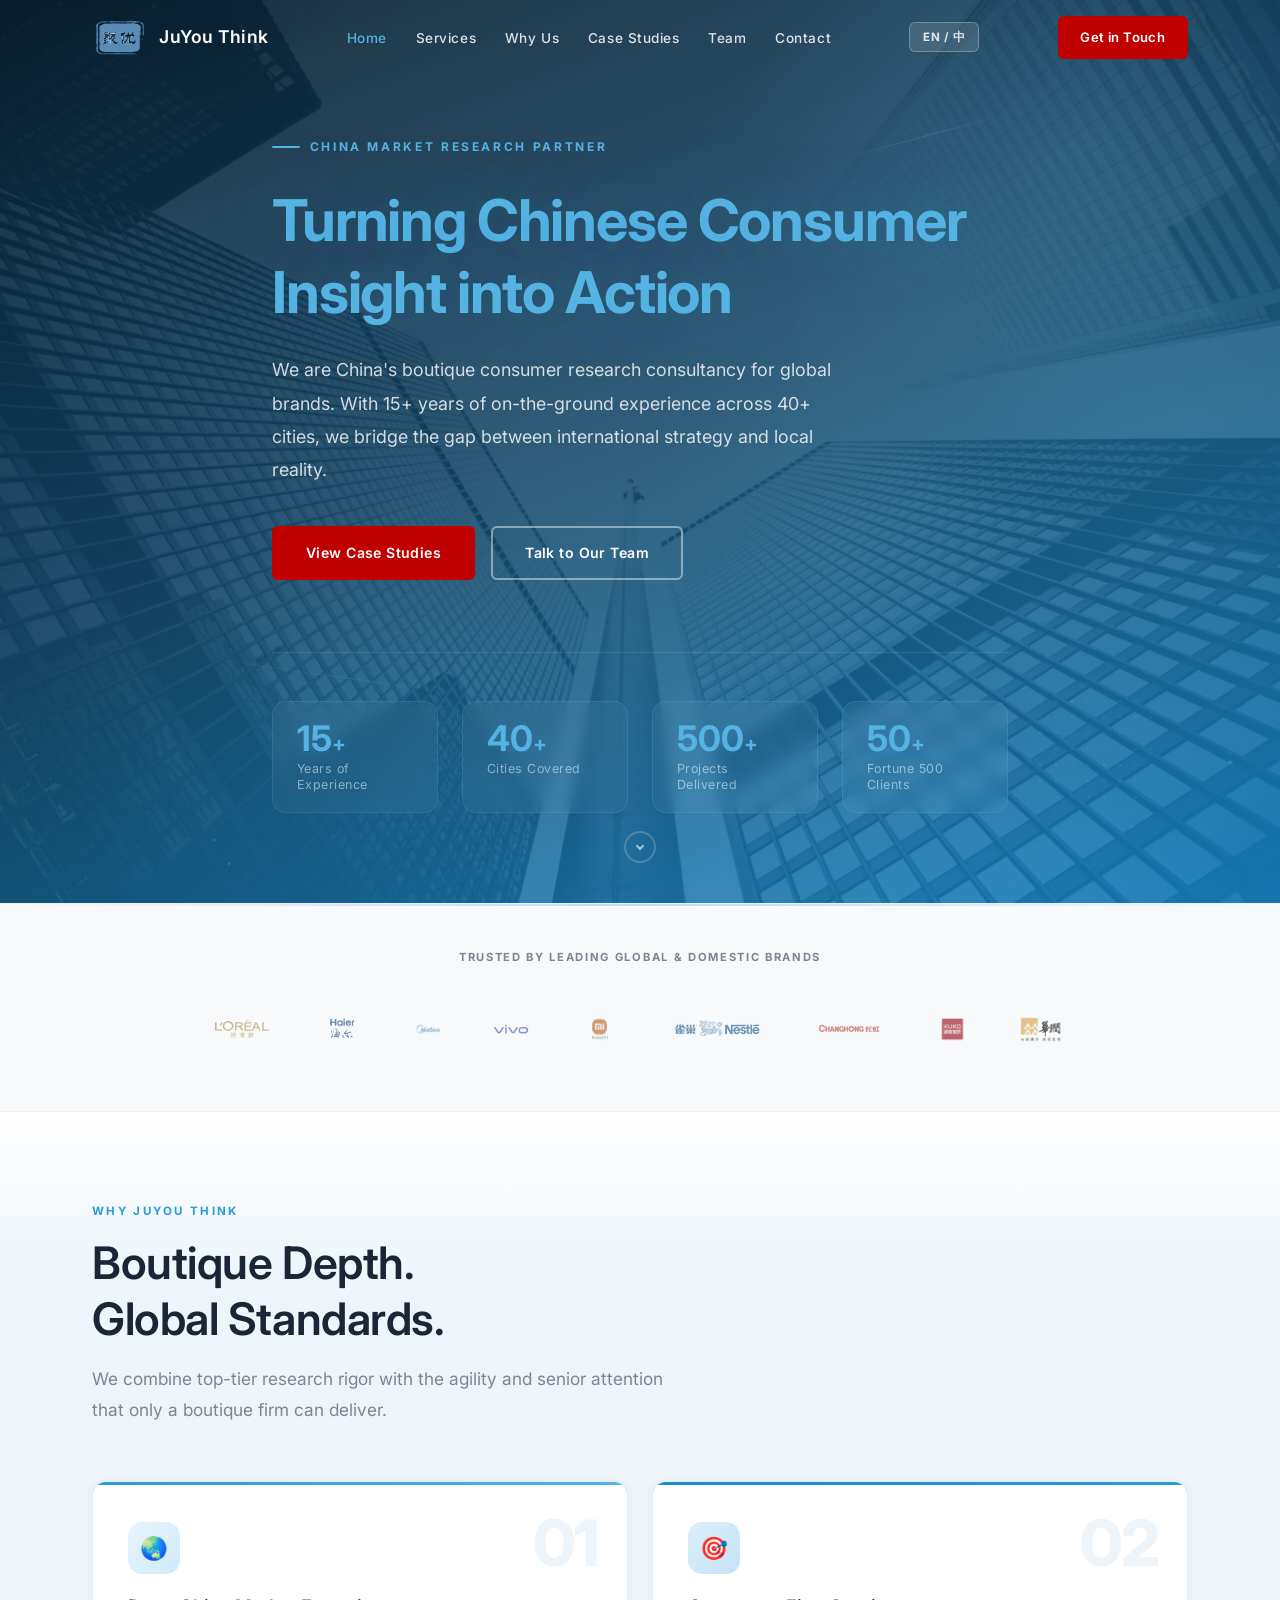
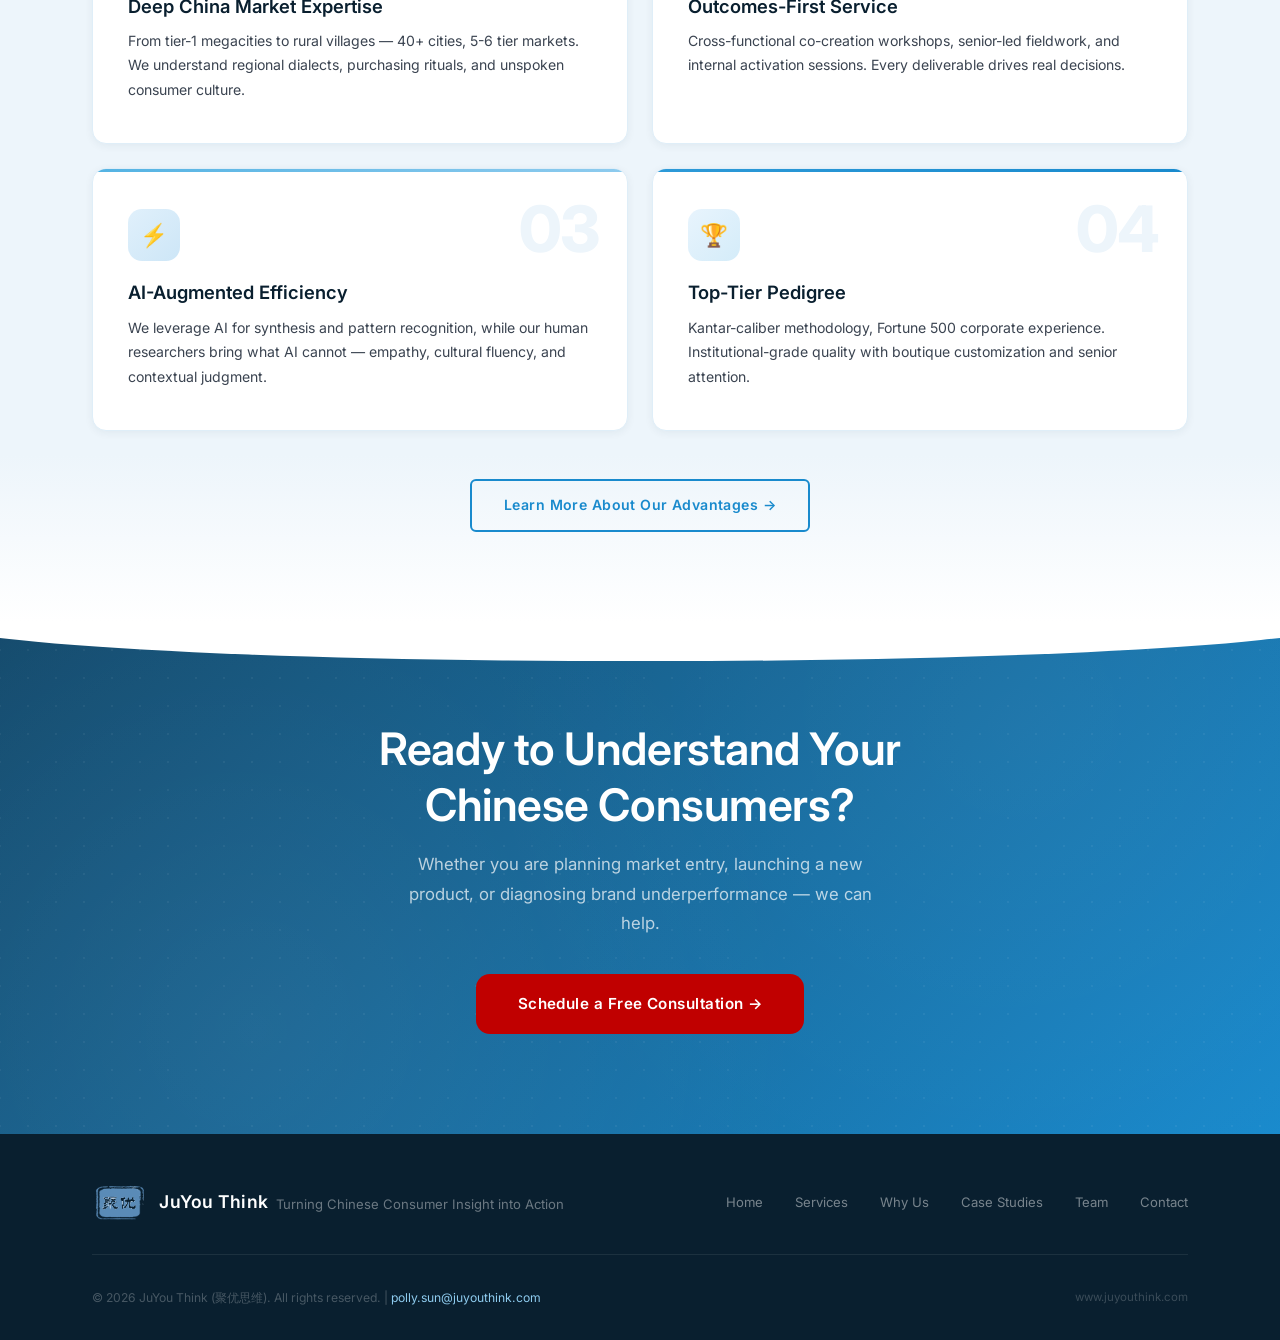
==== index.html @ 96dfd77b "fix: add images and fix lang toggle" ====
<!DOCTYPE html>
<html lang="en">
<head>
  <meta charset="UTF-8" />
  <meta name="viewport" content="width=device-width, initial-scale=1.0" />
  <title>JuYou Think | Consumer Insights & Market Research in China</title>
  <meta name="description" content="JuYou Think is a boutique market research and consumer insights consultancy specializing in China market entry and localization for global brands." />
  <link rel="preconnect" href="https://fonts.googleapis.com" />
  <link rel="preconnect" href="https://fonts.gstatic.com" crossorigin />
  <link href="https://fonts.googleapis.com/css2?family=Inter:wght@300;400;500;600;700&display=swap" rel="stylesheet" />
  <style>
    *, *::before, *::after { box-sizing: border-box; margin: 0; padding: 0; }
    :root {
      --blue-900: #091F2F;
      --blue-800: #0D2F47;
      --blue-700: #144A6C;
      --blue-600: #198ACD;
      --blue-500: #2D9AD8;
      --blue-400: #54B3E3;
      --blue-300: #8ECBEE;
      --blue-200: #C1E1F5;
      --blue-100: #DFEEF8;
      --blue-50:  #EDF5FB;
      --red:      #C00000;
      --red-light: #D33;
      --white:   #FFFFFF;
      --off-white: #F8F9FB;
      --gray-100: #EEF1F5;
      --gray-300: #C8CDD5;
      --gray-500: #7D8590;
      --gray-700: #3B4451;
      --text:    #1A2535;
      --serif: 'Inter', -apple-system, 'Microsoft YaHei', '微软雅黑', sans-serif;
      --sans:  'Inter', -apple-system, 'Microsoft YaHei', '微软雅黑', sans-serif;
      --shadow-sm: 0 2px 8px rgba(15,43,70,0.06);
      --shadow-md: 0 8px 30px rgba(15,43,70,0.10);
      --shadow-lg: 0 20px 60px rgba(15,43,70,0.14);
      --radius: 6px;
      --radius-lg: 14px;
      --transition: 0.3s cubic-bezier(0.4,0,0.2,1);
    }
    html { scroll-behavior: smooth; }
    body { font-family: var(--sans); color: var(--text); background: var(--white); line-height: 1.6; -webkit-font-smoothing: antialiased; }
    a { color: inherit; }

    /* ===== TYPOGRAPHY ===== */
    h1, h2, h3, h4 { font-family: var(--serif); line-height: 1.25; }
    h1 { font-size: clamp(2.2rem, 4.5vw, 3.8rem); font-weight: 700; letter-spacing: -0.02em; }
    h2 { font-size: clamp(1.8rem, 3.5vw, 2.8rem); font-weight: 600; letter-spacing: -0.01em; }
    h3 { font-size: clamp(1.15rem, 2vw, 1.5rem); font-weight: 600; }
    h4 { font-size: 1rem; font-weight: 600; }
    p  { font-size: 1rem; line-height: 1.75; color: var(--gray-700); }

    /* ===== LAYOUT ===== */
    .container { max-width: 1160px; margin: 0 auto; padding: 0 2rem; }
    .section { padding: 90px 0; }
    .section-label {
      font-family: var(--sans); font-size: 0.72rem; font-weight: 700;
      letter-spacing: 0.2em; text-transform: uppercase; color: var(--blue-500);
      margin-bottom: 1rem;
    }
    .section-title { margin-bottom: 1rem; }
    .section-subtitle { font-size: 1.08rem; color: var(--gray-500); max-width: 600px; }
    .text-center { text-align: center; }
    .text-center .section-subtitle { margin: 0 auto 2.5rem; }
    .grid-2 { display: grid; grid-template-columns: 1fr 1fr; gap: 3.5rem; align-items: center; }
    .grid-3 { display: grid; grid-template-columns: repeat(3, 1fr); gap: 2rem; }
    .grid-4 { display: grid; grid-template-columns: repeat(4, 1fr); gap: 1.5rem; }

    /* ===== BUTTONS ===== */
    .btn {
      display: inline-flex; align-items: center; gap: 0.5rem;
      padding: 0.85rem 2rem; font-size: 0.88rem; font-weight: 600;
      letter-spacing: 0.03em; text-decoration: none;
      border-radius: var(--radius); transition: var(--transition);
      cursor: pointer; border: 2px solid transparent;
    }
    .btn-primary { background: var(--blue-600); color: var(--white); }
    .btn-primary:hover { background: var(--blue-700); transform: translateY(-1px); box-shadow: var(--shadow-md); }
    .btn-red { background: var(--red); color: var(--white); }
    .btn-red:hover { background: var(--red-light); transform: translateY(-1px); box-shadow: var(--shadow-md); }
    .btn-outline { background: transparent; color: var(--white); border-color: rgba(255,255,255,0.45); }
    .btn-outline:hover { background: rgba(255,255,255,0.1); border-color: var(--white); }
    .btn-outline-blue { background: transparent; color: var(--blue-600); border-color: var(--blue-600); }
    .btn-outline-blue:hover { background: var(--blue-600); color: var(--white); }

    /* ===== NAVIGATION ===== */
    .nav {
      position: fixed; top: 0; left: 0; right: 0; z-index: 1000;
      padding: 1rem 0; transition: var(--transition);
    }
    .nav.scrolled {
      background: rgba(255,255,255,0.97); backdrop-filter: blur(12px);
      padding: 0.7rem 0;
      box-shadow: 0 1px 20px rgba(15,43,70,0.08);
    }
    .nav.scrolled .nav-links a { color: var(--gray-700); }
    .nav.scrolled .nav-links a:hover { color: var(--blue-600); }
    .nav.scrolled .nav-cta { background: var(--blue-600); color: var(--white); }
    .nav-inner { display: flex; align-items: center; justify-content: space-between; }
    .nav-logo { display: flex; align-items: center; gap: 0.7rem; text-decoration: none; }
    .nav-logo-icon {
      height: 40px; width: auto; display: flex; align-items: center;
    }
    .nav-logo-icon img { height: 100%; width: auto; }
    .nav-logo-text {
      font-family: var(--serif); font-size: 1.1rem; color: var(--white);
      font-weight: 600; letter-spacing: 0.02em;
      transition: color var(--transition);
    }
    .nav.scrolled .nav-logo-text { color: var(--blue-900); }
    .nav-links { display: flex; align-items: center; gap: 1.8rem; list-style: none; }
    .nav-links a {
      font-size: 0.85rem; font-weight: 500; letter-spacing: 0.04em;
      color: rgba(255,255,255,0.85); text-decoration: none; transition: color var(--transition);
    }
    .nav-links a:hover { color: var(--blue-400); }
    .nav-links a.active { color: var(--blue-400); }
    .nav-cta { font-size: 0.82rem; padding: 0.55rem 1.3rem; }
    .lang-toggle {
      font-size: 0.72rem; font-weight: 700; letter-spacing: 0.06em;
      color: rgba(255,255,255,0.85); background: rgba(255,255,255,0.12);
      border: 1px solid rgba(255,255,255,0.25); border-radius: var(--radius);
      padding: 0.4rem 0.8rem; cursor: pointer; transition: var(--transition);
      font-family: var(--sans);
    }
    .lang-toggle:hover { background: rgba(255,255,255,0.25); color: var(--white); }
    .nav.scrolled .lang-toggle { color: var(--blue-700); background: var(--blue-50); border-color: var(--blue-200); }
    .nav.scrolled .lang-toggle:hover { background: var(--blue-100); color: var(--blue-900); }

    /* ===== HERO ===== */
    @keyframes floatCircle1 { 0%,100% { transform: translate(0,0) scale(1); } 50% { transform: translate(30px,-30px) scale(1.05); } }
    @keyframes floatCircle2 { 0%,100% { transform: translate(0,0) scale(1); } 50% { transform: translate(-25px,20px) scale(1.03); } }
    @keyframes floatLine1 { 0%,100% { opacity: 0.6; } 50% { opacity: 1; } }
    @keyframes scrollHint { 0%,100% { opacity: 0.4; transform: translateY(0); } 50% { opacity: 1; transform: translateY(8px); } }
    @keyframes statReveal { 0% { opacity: 0; transform: translateY(16px); } 100% { opacity: 1; transform: translateY(0); } }
    .hero {
      min-height: 100vh; display: flex; align-items: center;
      position: relative; overflow: hidden;
      background: linear-gradient(160deg, rgba(9,31,47,0.92) 0%, rgba(20,74,108,0.88) 50%, rgba(25,138,205,0.85) 100%),
                  url('images/hero-city.png') center/cover no-repeat;
    }
    .hero::after {
      content: ''; position: absolute; top: 0; right: 0; width: 50%; height: 100%;
      background: radial-gradient(ellipse at 70% 40%, rgba(84,179,227,0.08) 0%, transparent 70%);
      pointer-events: none;
    }
    .hero-bg-shapes {
      position: absolute; inset: 0; pointer-events: none; overflow: hidden;
    }
    .hero-bg-shapes .circle1 {
      position: absolute; width: 700px; height: 700px; border-radius: 50%;
      background: radial-gradient(circle, rgba(93,173,226,0.15), transparent 70%);
      top: -200px; right: -150px; animation: floatCircle1 14s ease-in-out infinite;
    }
    .hero-bg-shapes .circle2 {
      position: absolute; width: 500px; height: 500px; border-radius: 50%;
      background: radial-gradient(circle, rgba(45,154,216,0.1), transparent 70%);
      bottom: -100px; left: 5%; animation: floatCircle2 18s ease-in-out infinite;
    }
    .hero-bg-shapes .circle3 {
      position: absolute; width: 300px; height: 300px; border-radius: 50%;
      background: radial-gradient(circle, rgba(142,203,238,0.06), transparent 70%);
      top: 40%; left: 55%; animation: floatCircle1 20s ease-in-out infinite reverse;
    }
    .hero-bg-shapes .line1 {
      position: absolute; top: 15%; right: 20%;
      width: 200px; height: 1px; background: linear-gradient(90deg, transparent, rgba(255,255,255,0.12), transparent);
      transform: rotate(-15deg); animation: floatLine1 5s ease-in-out infinite;
    }
    .hero-bg-shapes .line2 {
      position: absolute; bottom: 25%; left: 15%;
      width: 300px; height: 1px; background: linear-gradient(90deg, transparent, rgba(255,255,255,0.08), transparent);
      transform: rotate(8deg); animation: floatLine1 6s ease-in-out infinite reverse;
    }
    .hero-bg-shapes .dot-grid {
      position: absolute; bottom: 10%; right: 10%;
      width: 120px; height: 120px;
      background-image: radial-gradient(rgba(255,255,255,0.08) 1px, transparent 1px);
      background-size: 16px 16px;
    }
    .hero-content {
      position: relative; z-index: 1;
      padding: 130px 0 90px; max-width: 820px;
    }
    .hero-eyebrow {
      display: inline-flex; align-items: center; gap: 0.6rem;
      font-size: 0.75rem; font-weight: 700; letter-spacing: 0.22em;
      text-transform: uppercase; color: var(--blue-400);
      margin-bottom: 1.8rem; opacity: 0; animation: statReveal 0.8s ease-out 0.15s forwards;
    }
    .hero-eyebrow::before { content: ''; display: block; width: 28px; height: 2px; background: var(--blue-400); border-radius: 1px; }
    .hero h1 { color: var(--white); margin-bottom: 1.5rem; opacity: 0; animation: statReveal 0.8s ease-out 0.3s forwards; }
    .hero h1 span { color: var(--blue-400); text-shadow: 0 0 80px rgba(84,179,227,0.35); }
    .hero-desc {
      font-size: 1.12rem; color: rgba(255,255,255,0.8);
      max-width: 580px; margin-bottom: 2.5rem; line-height: 1.85;
      opacity: 0; animation: statReveal 0.8s ease-out 0.5s forwards;
    }
    .hero-actions {
      display: flex; gap: 1rem; flex-wrap: wrap;
      opacity: 0; animation: statReveal 0.8s ease-out 0.65s forwards;
    }
    .hero-stats {
      display: flex; gap: 1.5rem; margin-top: 4.5rem; padding-top: 3rem;
      border-top: 1px solid rgba(255,255,255,0.1);
    }
    .hero-stat {
      flex: 1; background: rgba(255,255,255,0.04); border: 1px solid rgba(255,255,255,0.08);
      border-radius: var(--radius-lg); padding: 1.2rem 1.5rem;
      backdrop-filter: blur(8px); transition: var(--transition);
      opacity: 0; animation: statReveal 0.6s ease-out forwards;
    }
    .hero-stat:nth-child(1) { animation-delay: 0.85s; }
    .hero-stat:nth-child(2) { animation-delay: 0.95s; }
    .hero-stat:nth-child(3) { animation-delay: 1.05s; }
    .hero-stat:nth-child(4) { animation-delay: 1.15s; }
    .hero-stat:hover { background: rgba(255,255,255,0.08); border-color: rgba(255,255,255,0.2); transform: translateY(-2px); }
    .hero-stat-num {
      font-family: var(--serif); font-size: 2.2rem; font-weight: 700;
      color: var(--blue-400); display: block; line-height: 1;
    }
    .hero-stat-label { font-size: 0.78rem; color: rgba(255,255,255,0.5); letter-spacing: 0.04em; margin-top: 0.3rem; line-height: 1.3; }
    .hero-scroll-hint {
      position: absolute; bottom: 2.5rem; left: 50%; transform: translateX(-50%);
      width: 32px; height: 32px; border-radius: 50%;
      border: 2px solid rgba(255,255,255,0.2); display: flex; align-items: center; justify-content: center;
      animation: scrollHint 2.5s ease-in-out infinite; cursor: pointer; z-index: 2;
    }
    .hero-scroll-hint::after {
      content: ''; display: block; width: 6px; height: 6px;
      border-right: 2px solid rgba(255,255,255,0.6); border-bottom: 2px solid rgba(255,255,255,0.6);
      transform: rotate(45deg); margin-top: -2px;
    }

    /* ===== CLIENTS STRIP ===== */
    .clients-strip {
      background: var(--off-white); padding: 2.8rem 0;
      border-top: 1px solid var(--gray-100);
      border-bottom: 1px solid var(--gray-100);
      position: relative;
    }
    .clients-strip::before {
      content: ''; position: absolute; top: 0; left: 0; right: 0; height: 2px;
      background: linear-gradient(90deg, transparent, var(--blue-300), var(--blue-500), var(--blue-300), transparent);
      opacity: 0.3;
    }
    .clients-label { font-size: 0.7rem; font-weight: 700; letter-spacing: 0.15em; text-transform: uppercase; color: var(--gray-500); margin-bottom: 1.5rem; text-align: center; }
    .clients-logos { display: flex; align-items: center; justify-content: center; gap: 3rem; flex-wrap: wrap; }
    .client-logo { height: 30px; width: auto; max-width: 130px; opacity: 0.65; transition: all 0.4s ease; filter: grayscale(40%); }
    .client-logo:hover { opacity: 1; filter: grayscale(0%); transform: scale(1.08); }
    .fallback-only { display: none; }
    .clients-logos .client-logo[src=""] ~ .fallback-only,
    .clients-logos:has(.client-logo:not([src])) .fallback-only { display: none; }

    /* ===== FEATURED CASES (Home) ===== */
    .featured-cases { background: var(--white); }
    .cases-grid { display: grid; grid-template-columns: 1fr 1fr; gap: 2rem; margin-top: 3rem; }
    .case-card {
      background: var(--white); border-radius: var(--radius-lg);
      overflow: hidden; box-shadow: var(--shadow-sm);
      border: 1px solid var(--gray-100);
      transition: var(--transition);
    }
    .case-card:hover { box-shadow: var(--shadow-lg); transform: translateY(-4px); border-color: var(--blue-200); }
    .case-header {
      padding: 1.6rem 2rem 1.4rem;
      background: linear-gradient(135deg, var(--blue-700), var(--blue-600));
      position: relative; overflow: hidden;
    }
    .case-header::after {
      content: ''; position: absolute; bottom: -20px; right: -20px;
      width: 100px; height: 100px; border-radius: 50%;
      background: rgba(255,255,255,0.04);
    }
    .case-industry { font-size: 0.68rem; font-weight: 700; letter-spacing: 0.15em; text-transform: uppercase; color: var(--blue-400); margin-bottom: 0.5rem; }
    .case-header h3 { color: var(--white); font-size: 1.05rem; line-height: 1.4; }
    .case-body { padding: 1.8rem 2rem; }
    .case-meta { display: flex; gap: 2rem; margin-bottom: 1rem; }
    .case-meta-label { font-size: 0.68rem; font-weight: 700; letter-spacing: 0.1em; text-transform: uppercase; color: var(--gray-500); }
    .case-meta-value { font-size: 0.85rem; font-weight: 600; color: var(--blue-700); margin-top: 0.15rem; }
    .case-insight { font-size: 0.86rem; line-height: 1.65; }

    /* ===== WHY SECTION (Home) ===== */
    .why { background: linear-gradient(180deg, var(--white) 0%, var(--blue-50) 15%, var(--blue-50) 85%, var(--white) 100%); }
    .why-grid { display: grid; grid-template-columns: 1fr 1fr; gap: 1.5rem; margin-top: 3.5rem; }
    .why-card {
      padding: 2.5rem 2.2rem; border-radius: var(--radius-lg);
      transition: all 0.4s cubic-bezier(0.4,0,0.2,1); position: relative; overflow: hidden;
      background: var(--white); box-shadow: var(--shadow-sm);
      border: 1px solid var(--blue-100);
    }
    .why-card::before {
      content: ''; position: absolute; top: 0; left: 0; right: 0; height: 3px;
      border-radius: 3px 3px 0 0;
      transition: height 0.3s ease;
    }
    .why-card:nth-child(1)::before { background: linear-gradient(90deg, var(--blue-500), var(--blue-400)); }
    .why-card:nth-child(2)::before { background: linear-gradient(90deg, var(--blue-600), var(--blue-500)); }
    .why-card:nth-child(3)::before { background: linear-gradient(90deg, var(--blue-400), var(--blue-300)); }
    .why-card:nth-child(4)::before { background: linear-gradient(90deg, var(--blue-500), var(--blue-600)); }
    .why-card:hover { transform: translateY(-6px); box-shadow: var(--shadow-lg); border-color: var(--blue-200); }
    .why-card:hover::before { height: 4px; }
    .why-card-icon {
      width: 52px; height: 52px; border-radius: 14px; display: flex; align-items: center; justify-content: center;
      font-size: 1.4rem; margin-bottom: 1.3rem; position: relative; z-index: 1;
    }
    .why-card:nth-child(1) .why-card-icon { background: linear-gradient(135deg, #E8F4FD, #D0EAF9); }
    .why-card:nth-child(2) .why-card-icon { background: linear-gradient(135deg, #DCEFFA, #C4E2F5); }
    .why-card:nth-child(3) .why-card-icon { background: linear-gradient(135deg, #E0F0FB, #CDE6F7); }
    .why-card:nth-child(4) .why-card-icon { background: linear-gradient(135deg, #E8F4FD, #D4ECF9); }
    .why-card-num {
      position: absolute; top: 1.8rem; right: 1.8rem;
      font-family: 'Inter', sans-serif; font-size: 4rem; font-weight: 800;
      color: var(--blue-50); line-height: 1; pointer-events: none;
      transition: color 0.4s ease;
      letter-spacing: -0.03em;
    }
    .why-card:hover .why-card-num { color: rgba(25,138,205,0.08); }
    .why-card h3 { margin-bottom: 0.7rem; font-size: 1.15rem; color: var(--blue-900); position: relative; z-index: 1; }
    .why-card p { font-size: 0.88rem; position: relative; z-index: 1; }

    /* ===== CTA BANNER ===== */
    .cta-banner {
      background: linear-gradient(135deg, var(--blue-700) 0%, var(--blue-600) 100%);
      padding: 100px 0; text-align: center; position: relative; overflow: hidden;
    }
    .cta-banner::before {
      content: ''; position: absolute; top: -1px; left: 0; right: 0; height: 40px;
      background: var(--white);
      clip-path: ellipse(55% 100% at 50% 0%);
    }
    .cta-banner::after {
      content: ''; position: absolute; inset: 0;
      background-image:
        radial-gradient(circle at 20% 80%, rgba(255,255,255,0.05) 0%, transparent 50%),
        radial-gradient(circle at 80% 20%, rgba(255,255,255,0.04) 0%, transparent 50%),
        radial-gradient(rgba(255,255,255,0.05) 1px, transparent 1px);
      background-size: 100% 100%, 100% 100%, 28px 28px;
      background-position: 0 0, 0 0, 14px 14px;
    }
    .cta-banner .container { position: relative; z-index: 1; }
    .cta-banner h2 { color: var(--white); margin-bottom: 1rem; }
    .cta-banner p { color: rgba(255,255,255,0.7); max-width: 500px; margin: 0 auto 2.2rem; font-size: 1.05rem; }
    .cta-banner .btn { position: relative; z-index: 1; font-size: 0.95rem; padding: 1rem 2.5rem; border-radius: var(--radius-lg); transition: all 0.35s ease; }
    .cta-banner .btn:hover { transform: translateY(-2px); box-shadow: 0 12px 40px rgba(192,0,0,0.35); }

    /* ===== FOOTER ===== */
    .footer { background: var(--blue-900); padding: 3rem 0 2rem; }
    .footer-inner {
      display: flex; justify-content: space-between; align-items: center;
      flex-wrap: wrap; gap: 1.5rem; padding-bottom: 2rem;
      border-bottom: 1px solid rgba(255,255,255,0.08);
    }
    .footer-tagline { font-size: 0.82rem; color: rgba(255,255,255,0.4); margin-top: 0.3rem; margin-left: 0.5rem; }
    .footer-links { display: flex; gap: 2rem; list-style: none; }
    .footer-links a { font-size: 0.82rem; color: rgba(255,255,255,0.45); text-decoration: none; transition: color var(--transition); }
    .footer-links a:hover { color: var(--blue-400); }
    .footer-bottom { display: flex; justify-content: space-between; align-items: center; margin-top: 2rem; flex-wrap: wrap; gap: 1rem; }
    .footer-bottom p { font-size: 0.76rem; color: rgba(255,255,255,0.25); }
    .footer-bottom a { color: var(--blue-300); text-decoration: none; }

    /* ===== RESPONSIVE ===== */
    @media (max-width: 1024px) {
      .grid-3 { grid-template-columns: repeat(2, 1fr); }
    }
    @media (max-width: 768px) {
      .section { padding: 60px 0; }
      .grid-2, .why-grid, .cases-grid { grid-template-columns: 1fr; }
      .grid-3 { grid-template-columns: 1fr; }
      .hero-content { padding: 110px 0 60px; }
      .hero-stats { flex-wrap: wrap; gap: 0.75rem; }
      .hero-stat { flex: 0 0 calc(50% - 0.5rem); }
      .hero-scroll-hint { bottom: 1rem; }
      .why-card { padding: 2rem 1.5rem; }
      .why-card-num { font-size: 3rem; top: 1.2rem; right: 1.2rem; }
      .nav-links { display: none; }
      .footer-inner { flex-direction: column; align-items: flex-start; }
    }
  </style>
</head>
<body>

  <!-- NAVIGATION -->
  <nav class="nav" id="navbar">
    <div class="container">
      <div class="nav-inner">
        <a href="index.html" class="nav-logo">
          <div class="nav-logo-icon"><img src="images/juyou-logo-blue.png" alt="聚优思维" /></div>
          <span class="nav-logo-text"><span class="lang-en">JuYou Think</span><span class="lang-zh" style="display:none">聚优</span></span>
        </a>
        <ul class="nav-links">
          <li><a href="index.html" class="active"><span class="lang-en">Home</span><span class="lang-zh" style="display:none">首页</span></a></li>
          <li><a href="services.html"><span class="lang-en">Services</span><span class="lang-zh" style="display:none">服务</span></a></li>
          <li><a href="why-us.html"><span class="lang-en">Why Us</span><span class="lang-zh" style="display:none">优势</span></a></li>
          <li><a href="cases.html"><span class="lang-en">Case Studies</span><span class="lang-zh" style="display:none">案例</span></a></li>
          <li><a href="team.html"><span class="lang-en">Team</span><span class="lang-zh" style="display:none">团队</span></a></li>
          <li><a href="contact.html"><span class="lang-en">Contact</span><span class="lang-zh" style="display:none">联系</span></a></li>
        </ul>
        <button class="lang-toggle" id="langToggle" onclick="toggleLang()" title="Switch Language">EN / 中</button>
        <a href="contact.html" class="btn btn-red nav-cta"><span class="lang-en">Get in Touch</span><span class="lang-zh" style="display:none">联系我们</span></a>
      </div>
    </div>
  </nav>

  <!-- HERO -->
  <section class="hero" id="home">
    <div class="hero-bg-shapes">
      <div class="circle1"></div>
      <div class="circle2"></div>
      <div class="circle3"></div>
      <div class="line1"></div>
      <div class="line2"></div>
      <div class="dot-grid"></div>
    </div>
    <div class="container">
      <div class="hero-content">
        <div class="hero-eyebrow"><span class="lang-en">China Market Research Partner</span><span class="lang-zh" style="display:none">中国市场研究合作伙伴</span></div>
        <h1><span class="lang-en">Turning Chinese Consumer<br/><span>Insight into Action</span></span><span class="lang-zh" style="display:none">让中国消费者洞察<br/><span>转化为行动</span></span></h1>
        <p class="hero-desc">
          <span class="lang-en">We are China's boutique consumer research consultancy for global brands. With 15+ years of on-the-ground experience across 40+ cities, we bridge the gap between international strategy and local reality.</span>
          <span class="lang-zh" style="display:none">我们是面向全球品牌的中国精品消费者研究咨询公司。凭借15年以上、覆盖40+城市的实地经验，我们帮助品牌跨越国际战略与本地现实之间的鸿沟。</span>
        </p>
        <div class="hero-actions">
          <a href="cases.html" class="btn btn-red"><span class="lang-en">View Case Studies</span><span class="lang-zh" style="display:none">查看案例</span></a>
          <a href="contact.html" class="btn btn-outline"><span class="lang-en">Talk to Our Team</span><span class="lang-zh" style="display:none">与团队交流</span></a>
        </div>
        <div class="hero-stats">
          <div class="hero-stat">
            <span class="hero-stat-num">15<span style="font-size:1.3rem">+</span></span>
            <div class="hero-stat-label"><span class="lang-en">Years of Experience</span><span class="lang-zh" style="display:none">年行业经验</span></div>
          </div>
          <div class="hero-stat">
            <span class="hero-stat-num">40<span style="font-size:1.3rem">+</span></span>
            <div class="hero-stat-label"><span class="lang-en">Cities Covered</span><span class="lang-zh" style="display:none">覆盖城市</span></div>
          </div>
          <div class="hero-stat">
            <span class="hero-stat-num">500<span style="font-size:1.3rem">+</span></span>
            <div class="hero-stat-label"><span class="lang-en">Projects Delivered</span><span class="lang-zh" style="display:none">完成项目</span></div>
          </div>
          <div class="hero-stat">
            <span class="hero-stat-num">50<span style="font-size:1.3rem">+</span></span>
            <div class="hero-stat-label"><span class="lang-en">Fortune 500 Clients</span><span class="lang-zh" style="display:none">世界500强客户</span></div>
          </div>
        </div>
      </div>
      <div class="hero-scroll-hint"></div>
    </div>
  </section>

  <!-- CLIENTS STRIP -->
  <div class="clients-strip">
    <div class="container">
      <div class="clients-label"><span class="lang-en">Trusted by Leading Global & Domestic Brands</span><span class="lang-zh" style="display:none">深受全球与国内领先品牌信赖</span></div>
      <div class="clients-logos">
        <img src="images/logo_loreal.png" alt="L'Oréal" class="client-logo" onerror="this.style.display='none'" />
        <img src="images/logo_haier.png" alt="Haier" class="client-logo" onerror="this.style.display='none'" />
        <img src="images/logo_midea.png" alt="Midea" class="client-logo" onerror="this.style.display='none'" />
        <img src="images/logo_vivo.png" alt="Vivo" class="client-logo" onerror="this.style.display='none'" />
        <img src="images/logo_xiaomi.png" alt="Xiaomi" class="client-logo" onerror="this.style.display='none'" />
        <img src="images/logo_nestle.png" alt="Nestlé" class="client-logo" style="height:75px;max-width:none" onerror="this.style.display='none'" />
        <img src="images/logo_changhong.png" alt="Changhong" class="client-logo" style="height:75px;max-width:none" onerror="this.style.display='none'" />
        <img src="images/logo_kuka.png" alt="KUKA Home" class="client-logo" onerror="this.style.display='none'" />
        <img src="images/logo_china_resources.png" alt="China Resources" class="client-logo" onerror="this.style.display='none'" />
        <!-- Fallback: text names if logo images are missing -->
        <span class="client-name fallback-only">L'Oréal</span>
        <span class="client-name fallback-only">Haier</span>
        <span class="client-name fallback-only">Midea</span>
        <span class="client-name fallback-only">Vivo</span>
        <span class="client-name fallback-only">Xiaomi</span>
        <span class="client-name fallback-only">Nestlé</span>
        <span class="client-name fallback-only">Changhong</span>
        <span class="client-name fallback-only">KUKA Home</span>
        <span class="client-name fallback-only">China Resources</span>
      </div>
    </div>
  </div>

  <!-- WHY US (Summary) -->
  <section class="why section">
    <div class="container">
      <div style="max-width:580px">
        <div class="section-label"><span class="lang-en">Why JuYou Think</span><span class="lang-zh" style="display:none">为何选择聚优思维</span></div>
        <h2 class="section-title"><span class="lang-en">Boutique Depth.<br/>Global Standards.</span><span class="lang-zh" style="display:none">精品深度<br/>全球标准</span></h2>
        <p class="section-subtitle"><span class="lang-en">We combine top-tier research rigor with the agility and senior attention that only a boutique firm can deliver.</span><span class="lang-zh" style="display:none">我们将顶级研究严谨性与精品公司独有的敏捷性和资深关注相结合。</span></p>
      </div>
      <div class="why-grid">
        <div class="why-card">
          <div class="why-card-num">01</div>
          <div class="why-card-icon">🌏</div>
          <h3><span class="lang-en">Deep China Market Expertise</span><span class="lang-zh" style="display:none">深度中国市场专长</span></h3>
          <p><span class="lang-en">From tier-1 megacities to rural villages — 40+ cities, 5-6 tier markets. We understand regional dialects, purchasing rituals, and unspoken consumer culture.</span><span class="lang-zh" style="display:none">从一线城市到乡村——覆盖40+城市、5-6级市场。我们理解方言差异、购买仪式和默会消费文化。</span></p>
        </div>
        <div class="why-card">
          <div class="why-card-num">02</div>
          <div class="why-card-icon">🎯</div>
          <h3><span class="lang-en">Outcomes-First Service</span><span class="lang-zh" style="display:none">结果导向服务</span></h3>
          <p><span class="lang-en">Cross-functional co-creation workshops, senior-led fieldwork, and internal activation sessions. Every deliverable drives real decisions.</span><span class="lang-zh" style="display:none">跨职能共创工作坊、资深主导实地调研、内部激活会议。每项交付物都驱动真实决策。</span></p>
        </div>
        <div class="why-card">
          <div class="why-card-num">03</div>
          <div class="why-card-icon">⚡</div>
          <h3><span class="lang-en">AI-Augmented Efficiency</span><span class="lang-zh" style="display:none">AI增强效率</span></h3>
          <p><span class="lang-en">We leverage AI for synthesis and pattern recognition, while our human researchers bring what AI cannot — empathy, cultural fluency, and contextual judgment.</span><span class="lang-zh" style="display:none">我们利用AI进行整合与模式识别，同时由人类研究员提供AI无法替代的能力——同理心、文化敏锐度和情境判断。</span></p>
        </div>
        <div class="why-card">
          <div class="why-card-num">04</div>
          <div class="why-card-icon">🏆</div>
          <h3><span class="lang-en">Top-Tier Pedigree</span><span class="lang-zh" style="display:none">顶级 pedigree</span></h3>
          <p><span class="lang-en">Kantar-caliber methodology, Fortune 500 corporate experience. Institutional-grade quality with boutique customization and senior attention.</span><span class="lang-zh" style="display:none">Kantar级方法论、世界500强企业经验。机构级质量，搭配精品定制与资深关注。</span></p>
        </div>
      </div>
      <div style="text-align:center;margin-top:3rem">
        <a href="why-us.html" class="btn btn-outline-blue"><span class="lang-en">Learn More About Our Advantages →</span><span class="lang-zh" style="display:none">了解更多优势 →</span></a>
      </div>
    </div>
  </section>

  <!-- CTA BANNER -->
  <section class="cta-banner">
    <div class="container" style="position:relative;z-index:1">
      <h2><span class="lang-en">Ready to Understand Your<br/>Chinese Consumers?</span><span class="lang-zh" style="display:none">准备好深入了解<br/>中国消费者了吗？</span></h2>
      <p><span class="lang-en">Whether you are planning market entry, launching a new product, or diagnosing brand underperformance — we can help.</span><span class="lang-zh" style="display:none">无论您是计划进入市场、推出新产品，还是诊断品牌表现不佳——我们都能提供帮助。</span></p>
      <a href="contact.html" class="btn btn-red"><span class="lang-en">Schedule a Free Consultation →</span><span class="lang-zh" style="display:none">预约免费咨询 →</span></a>
    </div>
  </section>

  <!-- FOOTER -->
  <footer class="footer">
    <div class="container">
      <div class="footer-inner">
        <div style="display:flex;align-items:center">
          <a href="index.html" class="nav-logo">
            <div class="nav-logo-icon"><img src="images/juyou-logo-blue.png" alt="聚优思维" /></div>
            <span class="nav-logo-text"><span class="lang-en">JuYou Think</span><span class="lang-zh" style="display:none">聚优</span></span>
          </a>
          <span class="footer-tagline">Turning Chinese Consumer Insight into Action</span>
        </div>
        <ul class="footer-links">
          <li><a href="index.html"><span class="lang-en">Home</span><span class="lang-zh" style="display:none">首页</span></a></li>
          <li><a href="services.html"><span class="lang-en">Services</span><span class="lang-zh" style="display:none">服务</span></a></li>
          <li><a href="why-us.html"><span class="lang-en">Why Us</span><span class="lang-zh" style="display:none">优势</span></a></li>
          <li><a href="cases.html"><span class="lang-en">Case Studies</span><span class="lang-zh" style="display:none">案例</span></a></li>
          <li><a href="team.html"><span class="lang-en">Team</span><span class="lang-zh" style="display:none">团队</span></a></li>
          <li><a href="contact.html"><span class="lang-en">Contact</span><span class="lang-zh" style="display:none">联系</span></a></li>
        </ul>
      </div>
      <div class="footer-bottom">
        <p>&copy; 2026 JuYou Think (聚优思维). All rights reserved. | <a href="mailto:polly.sun@juyouthink.com">polly.sun@juyouthink.com</a></p>
        <p style="font-size:0.72rem;color:rgba(255,255,255,0.2)">www.juyouthink.com</p>
      </div>
    </div>
  </footer>

  <script>
    window.addEventListener('scroll', () => {
      document.getElementById('navbar').classList.toggle('scrolled', window.scrollY > 60);
    });

    // Scroll-reveal animations
    const revealObserver = new IntersectionObserver((entries) => {
      entries.forEach(entry => {
        if (entry.isIntersecting) {
          entry.target.style.opacity = '1';
          entry.target.style.transform = 'translateY(0)';
          revealObserver.unobserve(entry.target);
        }
      });
    }, { threshold: 0.12, rootMargin: '0px 0px -40px 0px' });

    document.querySelectorAll('.why-card').forEach((el, i) => {
      el.style.opacity = '0';
      el.style.transform = 'translateY(30px)';
      el.style.transition = `opacity 0.6s ease ${i * 0.1}s, transform 0.6s ease ${i * 0.1}s`;
      revealObserver.observe(el);
    });

    // Scroll hint click
    const scrollHint = document.querySelector('.hero-scroll-hint');
    if (scrollHint) {
      scrollHint.addEventListener('click', () => {
        const clientsStrip = document.querySelector('.clients-strip');
        if (clientsStrip) clientsStrip.scrollIntoView({ behavior: 'smooth' });
      });
    }

    // Client logo fallback
    (function() {
      const logos = document.querySelectorAll('.client-logo');
      const fallbacks = document.querySelectorAll('.fallback-only');
      logos.forEach(function(img) {
        if (img.complete && img.naturalWidth > 0) img.dataset.loaded = 'true';
        img.addEventListener('load', function() { img.dataset.loaded = 'true'; updateFallbacks(); });
        img.addEventListener('error', function() { updateFallbacks(); });
      });
      function updateFallbacks() {
        const anyLoaded = Array.from(logos).some(function(img) { return img.dataset.loaded === 'true' || (img.complete && img.naturalWidth > 0); });
        fallbacks.forEach(function(fb) { fb.style.display = anyLoaded ? 'none' : ''; });
      }
      setTimeout(updateFallbacks, 800);
    })();
  </script>
  <script src="lang.js"></script>
</body>
</html>
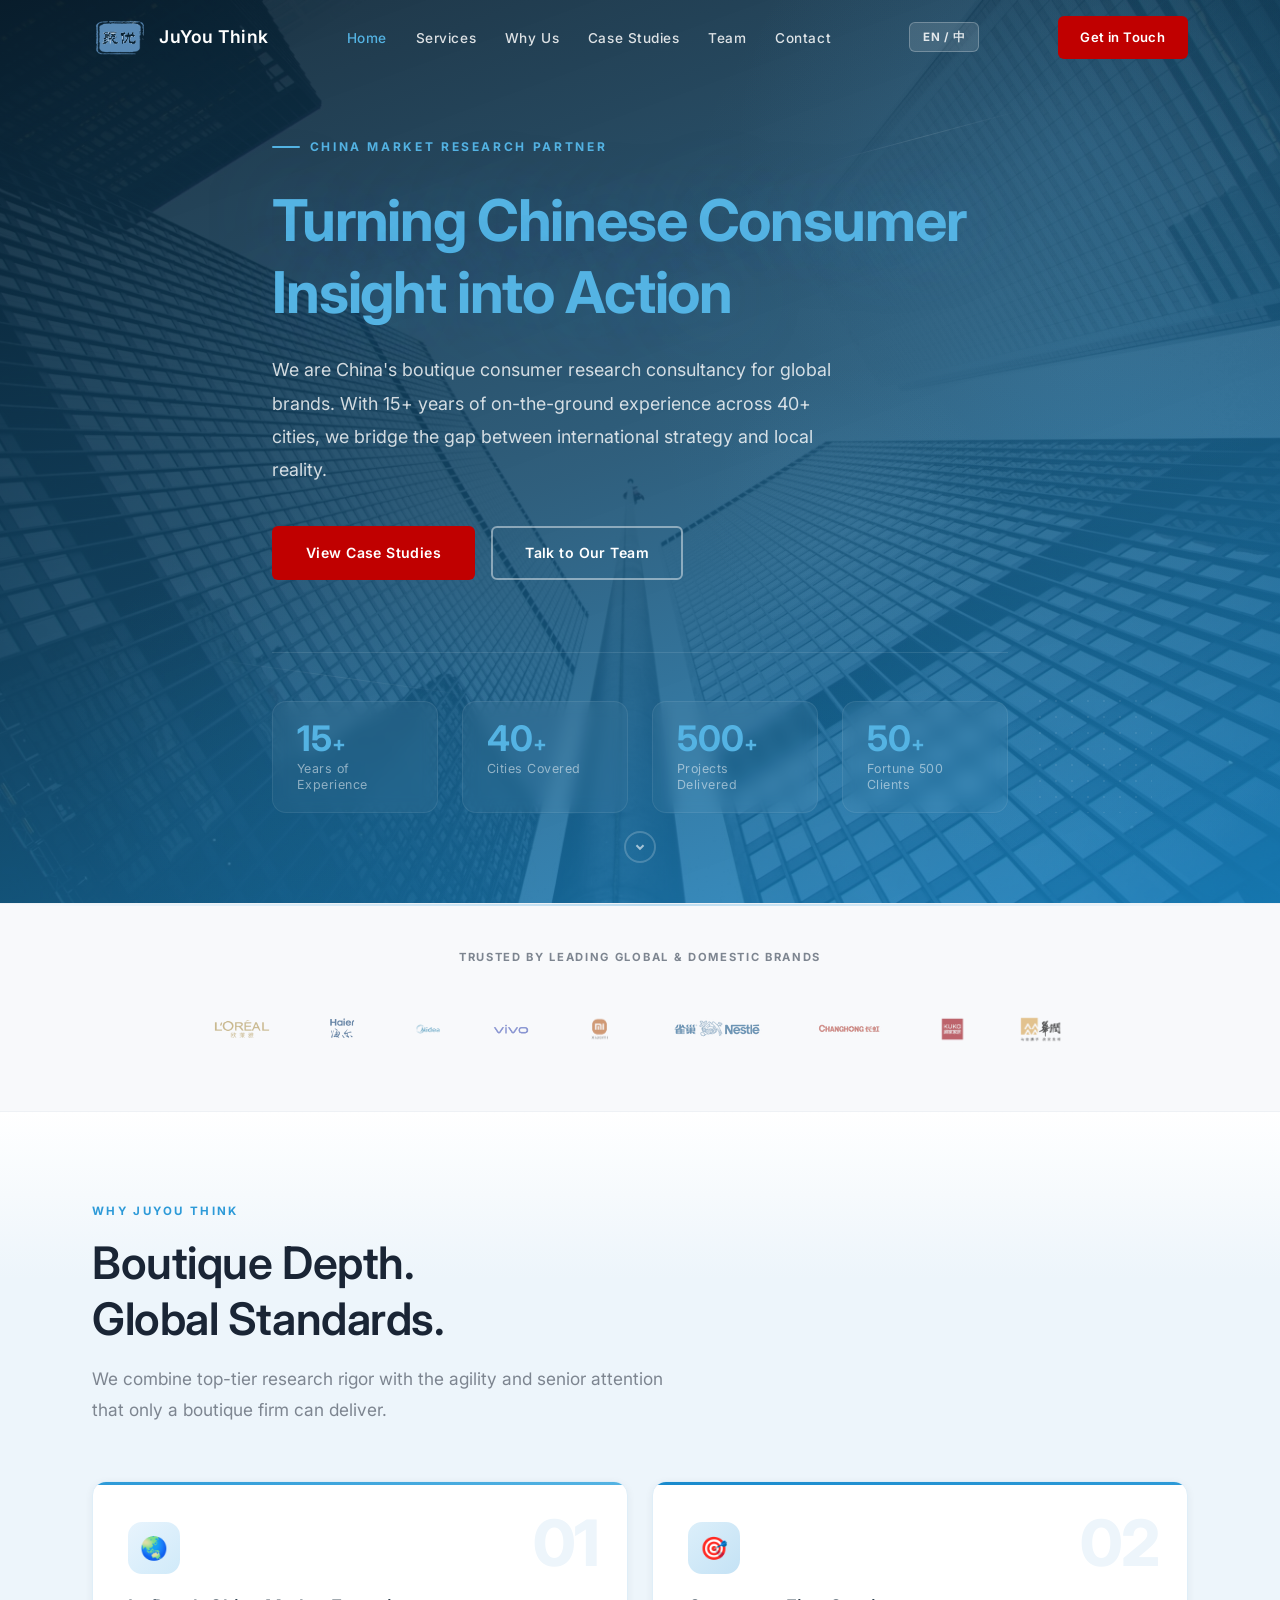
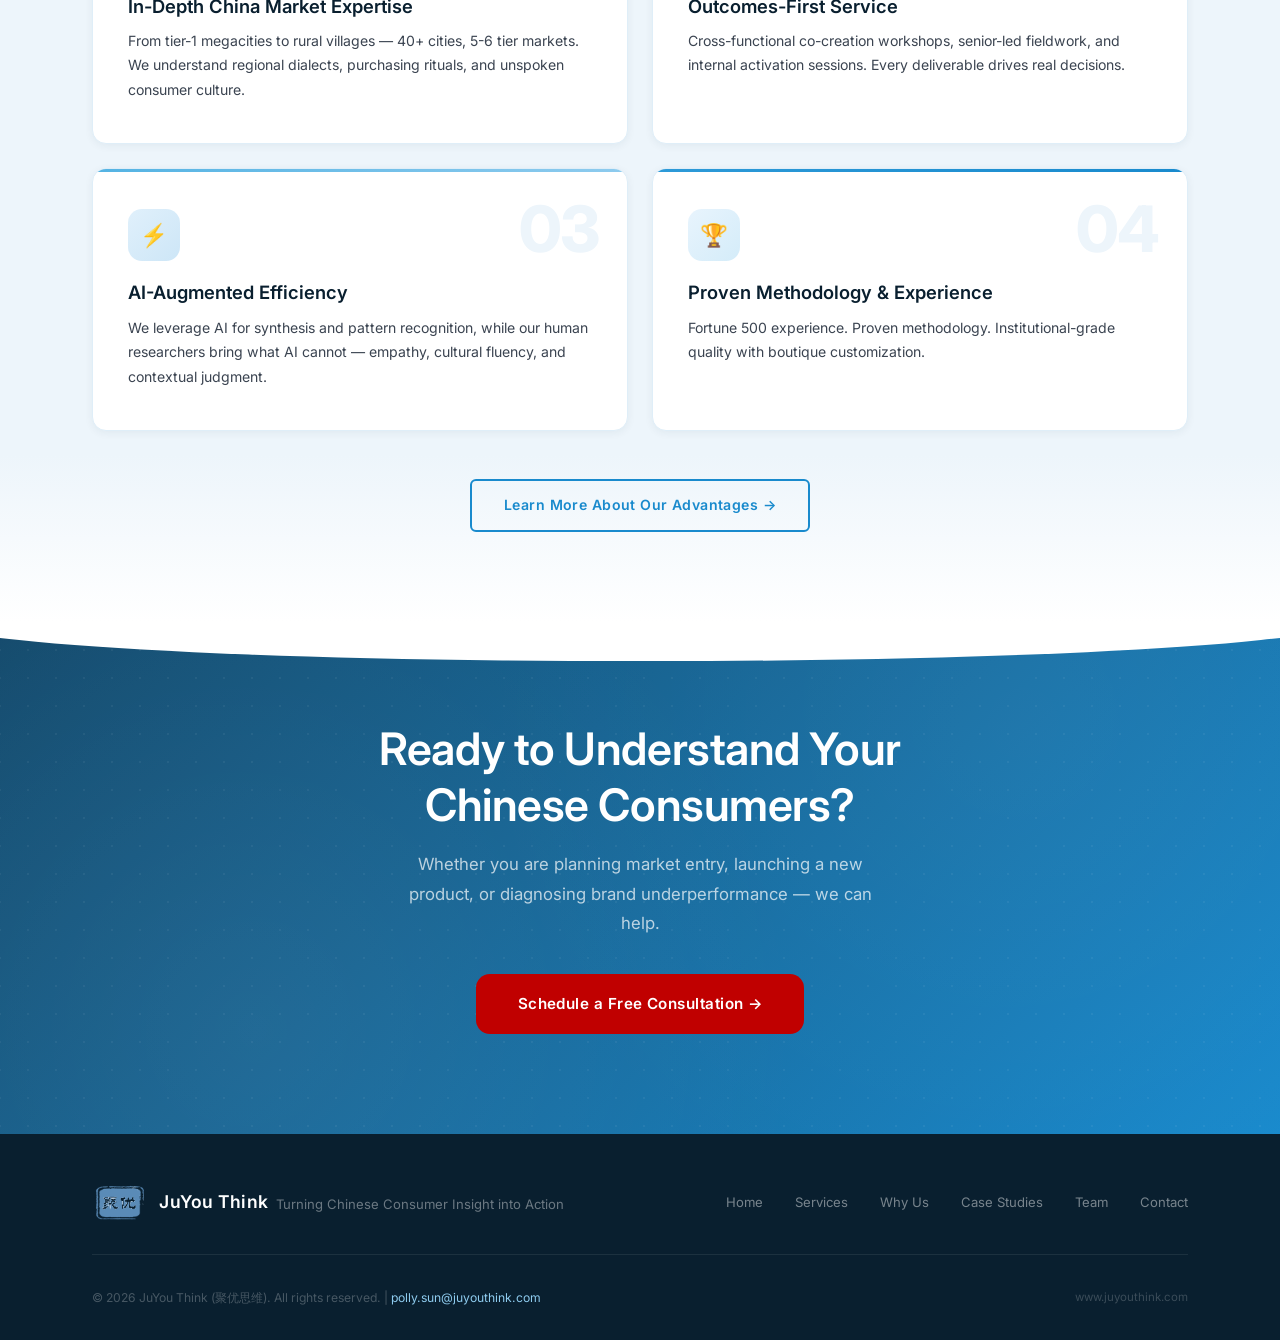
==== commit e6b1e42b: "fix: homepage card text updates" ====
--- a/index.html
+++ b/index.html
@@ -488,7 +488,7 @@
         <div class="why-card">
           <div class="why-card-num">01</div>
           <div class="why-card-icon">🌏</div>
-          <h3><span class="lang-en">Deep China Market Expertise</span><span class="lang-zh" style="display:none">深度中国市场专长</span></h3>
+          <h3><span class="lang-en">In-Depth China Market Expertise</span><span class="lang-zh" style="display:none">深入中国市场</span></h3>
           <p><span class="lang-en">From tier-1 megacities to rural villages — 40+ cities, 5-6 tier markets. We understand regional dialects, purchasing rituals, and unspoken consumer culture.</span><span class="lang-zh" style="display:none">从一线城市到乡村——覆盖40+城市、5-6级市场。我们理解方言差异、购买仪式和默会消费文化。</span></p>
         </div>
         <div class="why-card">
@@ -506,8 +506,8 @@
         <div class="why-card">
           <div class="why-card-num">04</div>
           <div class="why-card-icon">🏆</div>
-          <h3><span class="lang-en">Top-Tier Pedigree</span><span class="lang-zh" style="display:none">顶级 pedigree</span></h3>
-          <p><span class="lang-en">Kantar-caliber methodology, Fortune 500 corporate experience. Institutional-grade quality with boutique customization and senior attention.</span><span class="lang-zh" style="display:none">Kantar级方法论、世界500强企业经验。机构级质量，搭配精品定制与资深关注。</span></p>
+          <h3><span class="lang-en">Proven Methodology &amp; Experience</span><span class="lang-zh" style="display:none">完善方法论和丰富经验</span></h3>
+          <p><span class="lang-en">Fortune 500 experience. Proven methodology. Institutional-grade quality with boutique customization.</span><span class="lang-zh" style="display:none">世界500强企业经验。完善的方法论。机构级质量，搭配精品定制。</span></p>
         </div>
       </div>
       <div style="text-align:center;margin-top:3rem">
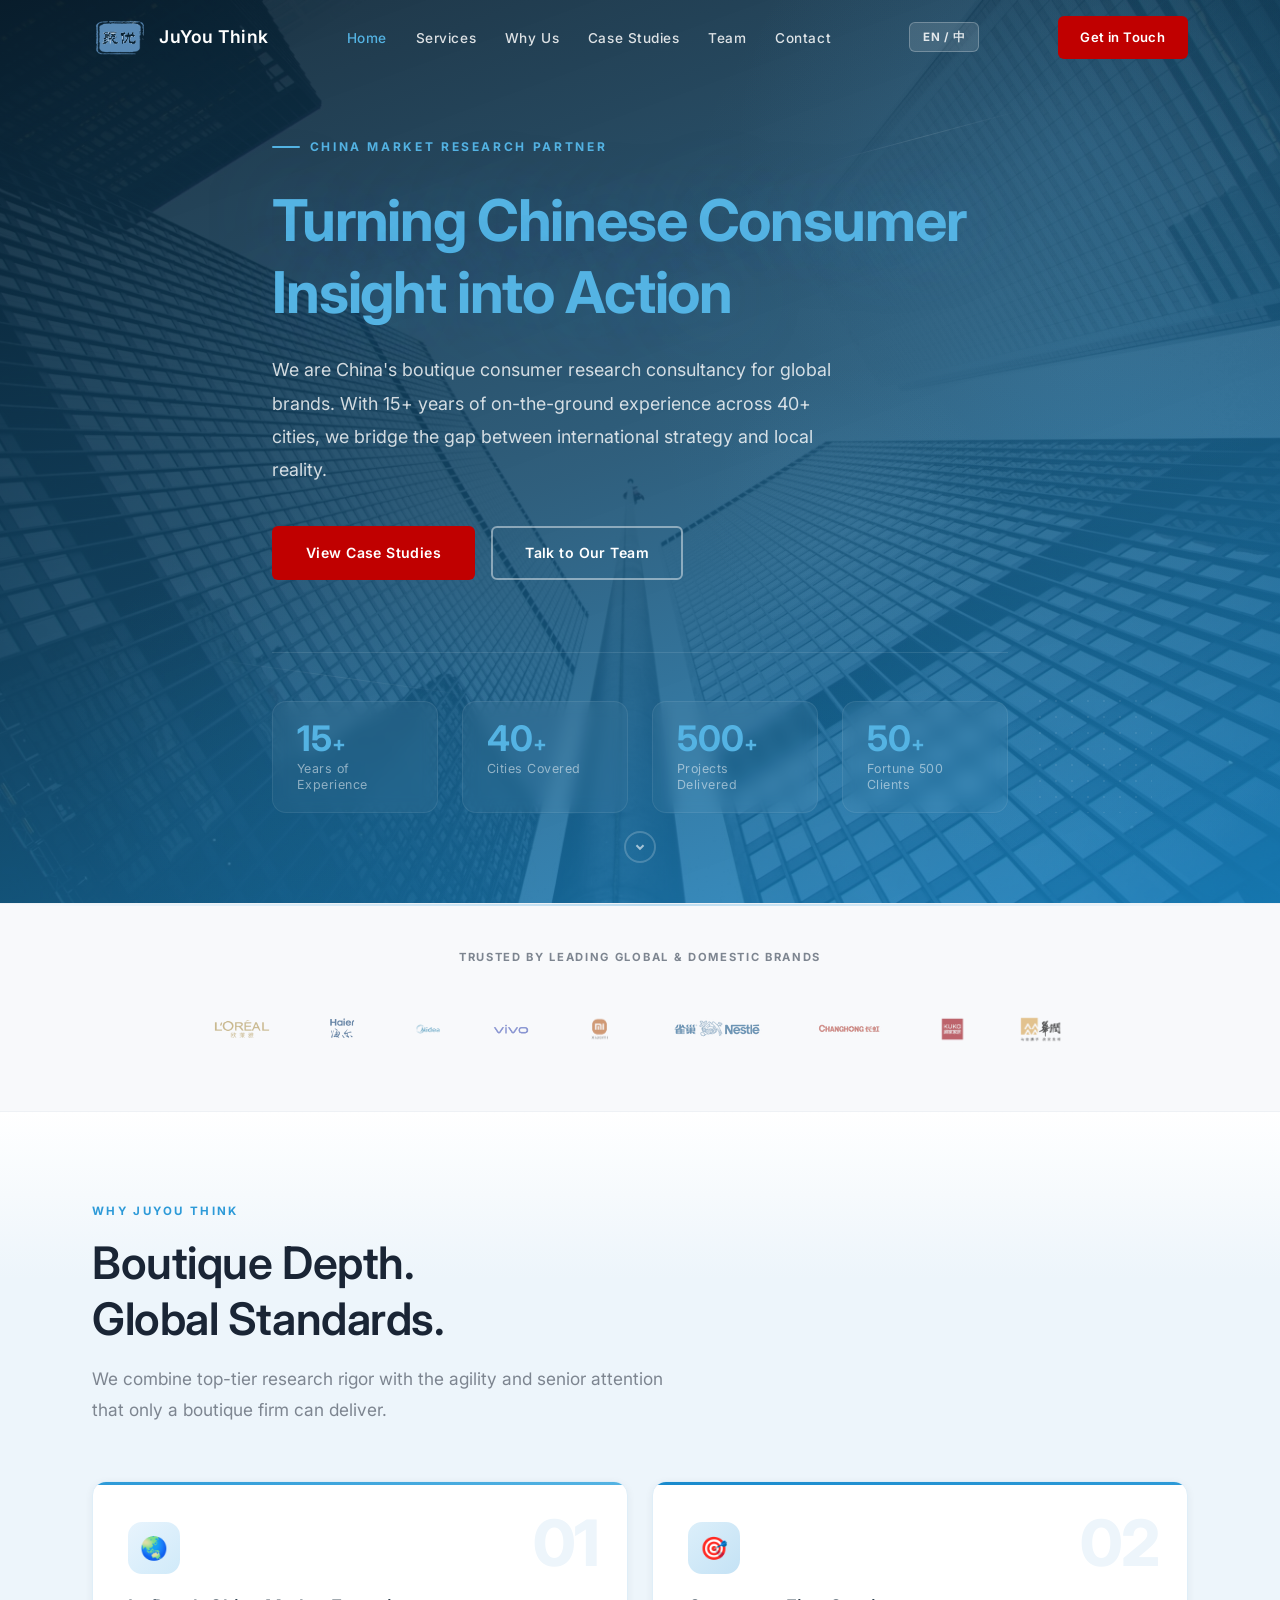
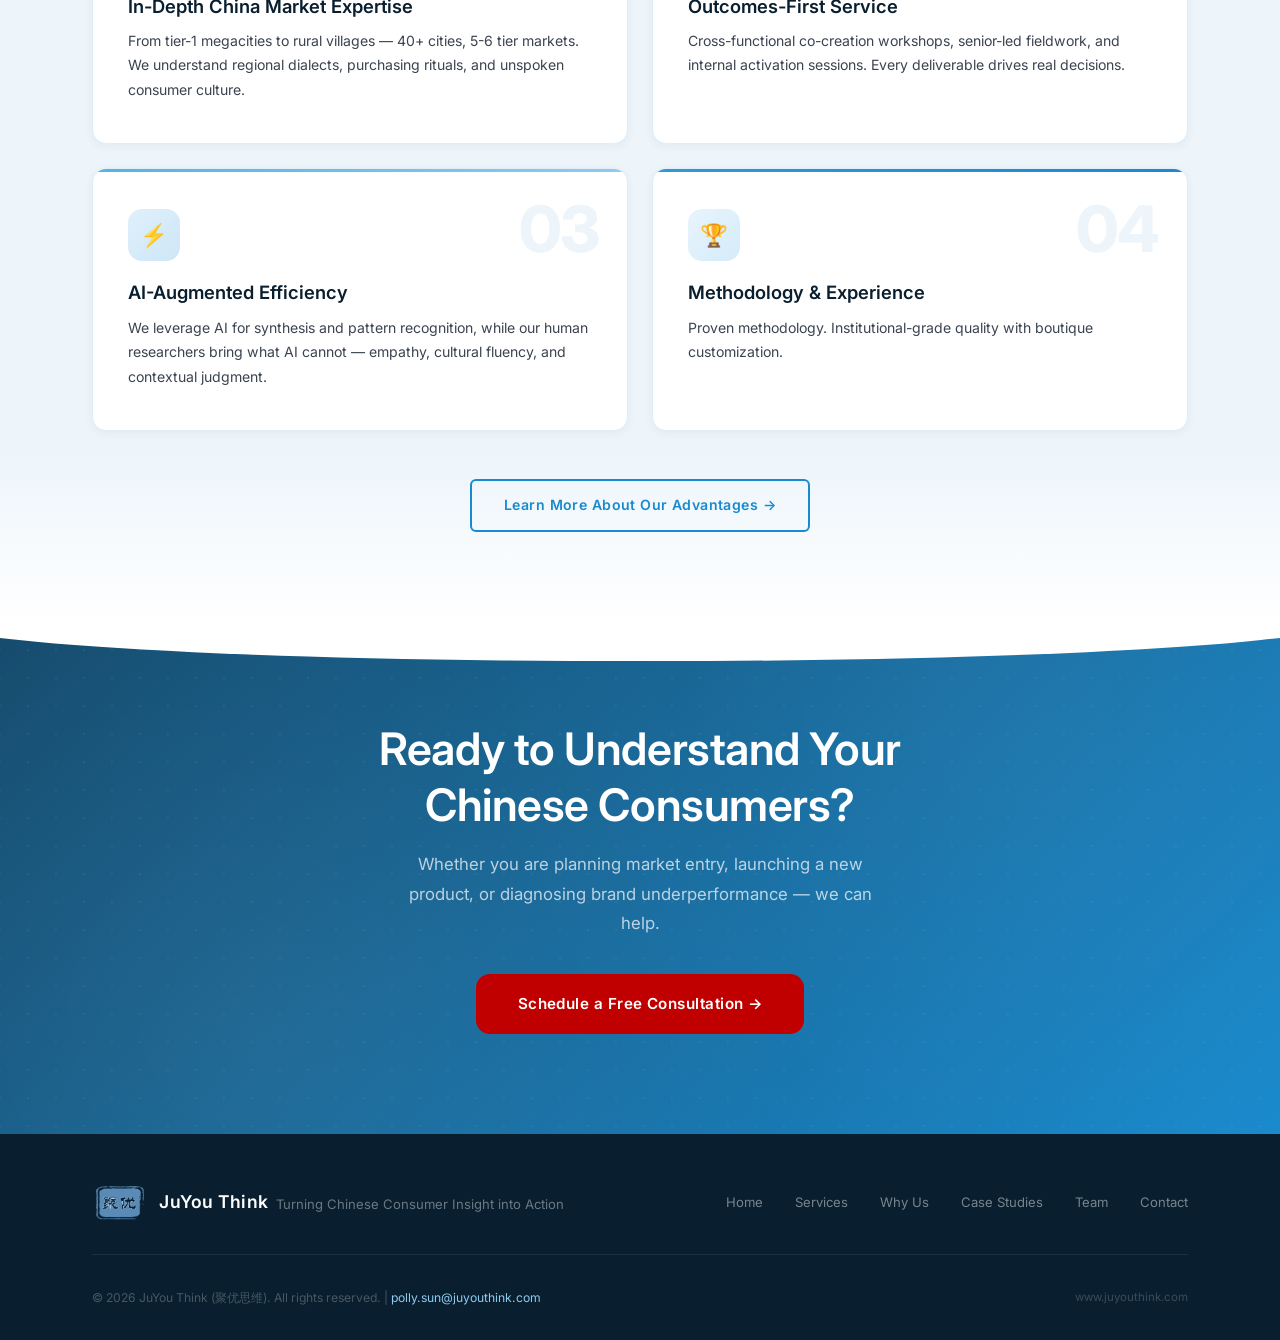
==== commit d98d8536: "fix: card 04 text refinement" ====
--- a/index.html
+++ b/index.html
@@ -506,8 +506,8 @@
         <div class="why-card">
           <div class="why-card-num">04</div>
           <div class="why-card-icon">🏆</div>
-          <h3><span class="lang-en">Proven Methodology &amp; Experience</span><span class="lang-zh" style="display:none">完善方法论和丰富经验</span></h3>
-          <p><span class="lang-en">Fortune 500 experience. Proven methodology. Institutional-grade quality with boutique customization.</span><span class="lang-zh" style="display:none">世界500强企业经验。完善的方法论。机构级质量，搭配精品定制。</span></p>
+          <h3><span class="lang-en">Methodology &amp; Experience</span><span class="lang-zh" style="display:none">方法论与经验</span></h3>
+          <p><span class="lang-en">Proven methodology. Institutional-grade quality with boutique customization.</span><span class="lang-zh" style="display:none">完善的方法论，机构级质量，搭配精品定制。</span></p>
         </div>
       </div>
       <div style="text-align:center;margin-top:3rem">
